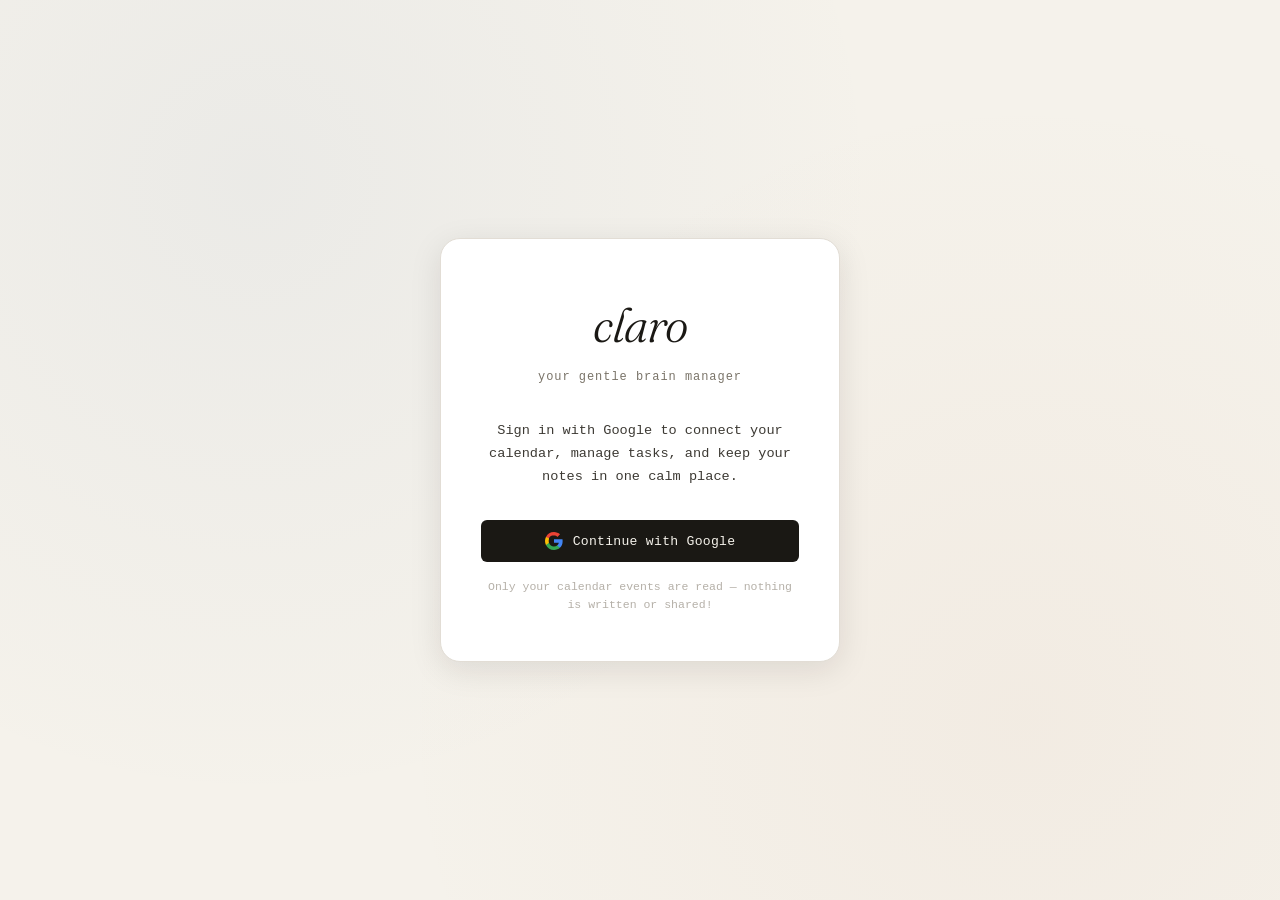
==== index.html @ ae4e60a8 "init commit" ====
<!DOCTYPE html>
<html lang="en">
<head>
    <meta charset="UTF-8">
    <meta name="viewport" content="width=device-width, initial-scale=1.0">
    <title>Claro - Your brain manager</title>
    <link rel="preconnect" href="https://fonts.googleapis.com">
    <link rel="preconnect" href="https://fonts.gstatic.com" crossorigin>
    <link href="https://fonts.googleapis.com/css2?family=Fraunces:ital,opsz,wght@0,9..144,100..900;1,9..144,100..900&display=swap" rel="stylesheet">
    <link rel="stylesheet" href="css/style.css">
</head>
<body>

    <!-- auth overlay -->
    <div id="auth-overlay" class="auth-overlay">
        <div class="auth-card">
        <div class="auth-logo">claro</div>
        <p class="auth-tagline">your gentle brain manager</p>
        <p class="auth-desc">Sign in with Google to connect your calendar, manage tasks, and keep your notes in one calm place.</p>
        <button id="sign-in-btn" class="btn-signin">
            <svg width="18" height="18" viewBox="0 0 18 18" fill="none" xmlns="http://www.w3.org/2000/svg">
            <path d="M17.64 9.2c0-.637-.057-1.251-.164-1.84H9v3.481h4.844c-.209 1.125-.843 2.078-1.796 2.717v2.258h2.908c1.702-1.567 2.684-3.875 2.684-6.615z" fill="#4285F4"/>
            <path d="M9 18c2.43 0 4.467-.806 5.956-2.18l-2.908-2.259c-.806.54-1.837.86-3.048.86-2.344 0-4.328-1.584-5.036-3.711H.957v2.332A8.997 8.997 0 0 0 9 18z" fill="#34A853"/>
            <path d="M3.964 10.71A5.41 5.41 0 0 1 3.682 9c0-.593.102-1.17.282-1.71V4.958H.957A8.996 8.996 0 0 0 0 9c0 1.452.348 2.827.957 4.042l3.007-2.332z" fill="#FBBC05"/>
            <path d="M9 3.58c1.321 0 2.508.454 3.44 1.345l2.582-2.58C13.463.891 11.426 0 9 0A8.997 8.997 0 0 0 .957 4.958L3.964 6.29C4.672 4.163 6.656 3.58 9 3.58z" fill="#EA4335"/>
            </svg>
            Continue with Google
        </button>
        <p class="auth-note">Only your calendar events are read — nothing is written or shared!</p>
        </div>
    </div>


    <!-- main app-->
    <div id="app" class="hidden">
        
        <!-- header -->
        <header class="header">
            <div class="header-left">
                <span class="logo">claro</span>
                <span class="header-date" id="header-date"></span>
            </div>
            <div class="header-right">
                <span class="user-name" id="user-name"></span>
                <button id="sign-out-btn" class="btn-signout">sign out</button>
            </div>
        </header>

        <!-- week banner -->
        <div class="week-banner" id="week-banner">
            <div class="week-banner-label">this week</div>
            <div class="week-events" id="week-events">
                <span class="loading-text">loading your week...</span>
            </div>
        </div>
        
        <!-- main grid -->
        <main class="main-grid">

            <!-- to-do panel -->
            <section class="panel panel-todo" aria-label="To-do list">
                <div class="panel-header">
                    <h2 class="panel-title">to-do</h2>
                    <span class="task-count" id="task-count">0 left</span>
                </div>
                <div class="todo-input-row">
                    <input
                        type="text"
                        id="todo-input"
                        class="todo-input"
                        placeholder="add a task..."
                        maxlength="120"
                        aria-label="New task"
                    />
                    <button id="todo-add-btn" class="btn-add" aria-label="Add task">+</button>
                </div>
                <ul class="todo-list" id="todo-list" aria-live="polite"></ul>
                <div class="todo-footer">
                    <button id="clear-completed-btn" class="btn-ghost">clear completed</button>
                </div>
            </section>

            <!-- notes panel -->
            <section class="panel panel-notes" aria-label="Quick notes">
                <div class="panel-header">
                    <h2 class="panel-title">notes</h2>
                    <span class="saved-indicator" id="saved-indicator">saved</span>
                </div>
                <textarea
                    id="notes-area"
                    class="notes-area"
                    placeholder="brain dump anything here — ideas, reminders, things to remember..."
                    aria-label="Notes"
                ></textarea>
            </section>

            <!-- calendar panel -->
            <section class="panel panel-calendar" aria-label="Google Calendar events">
                <div class="panel-header">
                    <h2 class="panel-title">calendar</h2>
                    <span class="panel-sub">next 7 days</span>
                </div>
                <div class="calendar-list" id="calendar-list" aria-live="polite">
                    <span class="loading-text">fetching events...</span>
                </div> 
            </section>

        </main>
    </div>

    <!-- google identity services -->
    <script src="https://accounts.google.com/gsi/client" async defer></script>
    <script src="js/script.js"></script>
    
</body>
</html>
---- css/style.css ----
/* 
    Claro - style.css
    A calm productivity app
*/

/* reset + base */

*, *::before, *::after {
    box-sizing: border-box;
    margin: 0;
    padding: 0;
}

:root {
    --cream: #f5f2eb;
    --cream-dark: #ede8de;
    --ink: #1a1814;
    --ink-soft: #3d3a34;
    --ink-muted: #7a7469;
    --ink-faint: #b5b0a8;
    --accent: #4a6fa5;
    --accent-light: #dce6f5;
    --accent-dark: #2d4d7a;
    --warm: #c4825a;
    --warm-light: #f5e8df;
    --success: #4a8c6a;
    --success-light: #dff0e8;
    --panel-bg: #ffffff;
    --panel-border: #e2ddd5;
    --shadow: 0 2px 12px rgba(26, 24, 20, 0.06);
    --shadow-lg: 0 8px 32px rgba(26, 24, 20, 0.10);
    --radius: 12px;
    --radius-sm: 6px;
    --font-display: 'Fraunces', Georgia, serif;
    --font-mono: 'DM Mono', 'Courier New', monospace;
    --transition: 0.18s ease;
}

html {
    font-size: 16px; 
}

body {
    font-family: var(--font-mono);
    background-color: var(--cream);
    color: var(--ink);
    min-height: 100vh;
    line-height: 1.6;
    -webkit-font-smoothing: antialiased;
}

/* auth overlay */

.auth-overlay {
    position: fixed;
    inset: 0;
    background: var(--cream);
    display: flex;
    align-items: center;
    justify-content: center;
    z-index: 100;
    background-image:
        radial-gradient(circle at 20% 20%, rgba(74, 111, 165, 0.06) 0%, transparent 50%),
        radial-gradient(circle at 80% 80%, rgba(196, 130, 90, 0.06) 0%, transparent 50%);
}

.auth-card {
    background: var(--panel-bg);
    border: 1px solid var(--panel-border);
    border-radius: 20px;
    padding: 3rem 2.5rem;
    max-width: 400px;
    width: 90%;
    text-align: center;
    box-shadow: var(--shadow-lg);
}

.auth-logo {
    font-family: var(--font-display);
    font-size: 3rem;
    font-weight: 300;
    font-style: italic;
    color: var(--ink);
    letter-spacing: -0.02em;
    margin-bottom: 0.25rem;
}

.auth-tagline {
    font-family: var(--font-mono);
    font-size: 0.75rem;
    color: var(--ink-muted);
    letter-spacing: 0.08em;
    margin-bottom: 2rem;
}

.auth-desc {
    font-size: 0.85rem;
    color: var(--ink-soft);
    line-height: 1.7;
    margin-bottom: 2rem;
}

.btn-signin {
    display: inline-flex;
    align-items: center;
    gap: 10px;
    background: var(--ink);
    color: var(--cream);
    border: none;
    border-radius: var(--radius-sm);
    padding: 0.75rem 1.5rem;
    font-family: var(--font-mono);
    font-size: 0.82rem;
    cursor: pointer;
    transition: background var(--transition), transform var(--transition);
    letter-spacing: 0.02em;
    width: 100%;
    justify-content: center;
    margin-bottom: 1rem;
}

.btn-signin:hover {
    background: var(--ink-soft);
    transform: translateY(-1px);
}

.btn-signin:active {
    transform: translateY(0);
}

.auth-note {
    font-size: 0.72rem;
    color: var(--ink-faint);
    line-height: 1.5;
}

/* hidden utility */
.hidden {
    display: none !important;
}

/* header */

.header {
    display: flex;
    align-items: center;
    justify-content: space-between;
    padding: 1.25rem 2rem;
    background: var(--panel-bg);
    border-bottom: 1px solid var(--panel-border);
    position: sticky;
    top: 0;
    z-index: 10;
}
 
.header-left {
    display: flex;
    align-items: baseline;
    gap: 1rem;
}
 
.logo {
    font-family: var(--font-display);
    font-size: 1.6rem;
    font-weight: 300;
    font-style: italic;
    color: var(--ink);
    letter-spacing: -0.02em;
}
 
.header-date {
    font-size: 0.72rem;
    color: var(--ink-muted);
    letter-spacing: 0.04em;
}
 
.header-right {
    display: flex;
    align-items: center;
    gap: 1rem;
}
 
.user-name {
    font-size: 0.75rem;
    color: var(--ink-muted);
}
 
.btn-signout {
    font-family: var(--font-mono);
    font-size: 0.72rem;
    color: var(--ink-muted);
    background: none;
    border: 1px solid var(--panel-border);
    border-radius: var(--radius-sm);
    padding: 0.3rem 0.75rem;
    cursor: pointer;
    transition: all var(--transition);
    letter-spacing: 0.02em;
}
 
.btn-signout:hover {
    color: var(--ink);
    border-color: var(--ink-faint);
}


/* week banner */

.week-banner {
    background: var(--accent-light);
    border-bottom: 1px solid #c8d9ef;
    padding: 0.875rem 2rem;
    display: flex;
    align-items: center;
    gap: 1.25rem;
    overflow-x: auto;
    scrollbar-width: none;
}
 
.week-banner::-webkit-scrollbar {
    display: none;
}
 
.week-banner-label {
    font-size: 0.68rem;
    letter-spacing: 0.1em;
    color: var(--accent-dark);
    text-transform: uppercase;
    white-space: nowrap;
    font-weight: 400;
}
 
.week-events {
    display: flex;
    gap: 0.75rem;
    flex-wrap: nowrap;
}
 
.week-chip {
    display: inline-flex;
    align-items: center;
    gap: 0.4rem;
    background: white;
    border: 1px solid #c8d9ef;
    border-radius: 99px;
    padding: 0.25rem 0.75rem;
    font-size: 0.72rem;
    color: var(--accent-dark);
    white-space: nowrap;
    flex-shrink: 0;
}
 
.week-chip-dot {
    width: 5px;
    height: 5px;
    border-radius: 50%;
    background: var(--accent);
    flex-shrink: 0;
}
 
.loading-text {
    font-size: 0.75rem;
    color: var(--ink-faint);
    font-style: italic;
}

/* main grid */

.main-grid {
    display: grid;
    grid-template-columns: 1fr 1fr 1fr;
    grid-template-rows: auto;
    gap: 1.5rem;
    padding: 1.5rem 2rem 2rem;
    max-width: 1200px;
    margin: 0 auto;
    align-items: start;
}

/* panels */

.panel {
    background: var(--panel-bg);
    border: 1px solid var(--panel-border);
    border-radius: var(--radius);
    padding: 1.5rem;
    box-shadow: var(--shadow);
}
 
.panel-header {
    display: flex;
    align-items: baseline;
    justify-content: space-between;
    margin-bottom: 1.25rem;
    padding-bottom: 0.875rem;
    border-bottom: 1px solid var(--cream-dark);
}
 
.panel-title {
    font-family: var(--font-display);
    font-size: 1.25rem;
    font-weight: 300;
    font-style: italic;
    color: var(--ink);
    letter-spacing: -0.01em;
}
 
.panel-sub,
.task-count,
.saved-indicator {
    font-size: 0.68rem;
    color: var(--ink-faint);
    letter-spacing: 0.05em;
}
 
.saved-indicator {
    color: var(--success);
    opacity: 0;
    transition: opacity 0.4s ease;
}
 
.saved-indicator.visible {
    opacity: 1;
}

/* to do */

.todo-input-row {
    display: flex;
    gap: 0.5rem;
    margin-bottom: 1rem;
}
 
.todo-input {
    flex: 1;
    font-family: var(--font-mono);
    font-size: 0.8rem;
    background: var(--cream);
    border: 1px solid var(--panel-border);
    border-radius: var(--radius-sm);
    padding: 0.6rem 0.875rem;
    color: var(--ink);
    outline: none;
    transition: border-color var(--transition), box-shadow var(--transition);
}
 
.todo-input::placeholder {
    color: var(--ink-faint);
}
 
.todo-input:focus {
  border-color: var(--accent);
  box-shadow: 0 0 0 3px rgba(74, 111, 165, 0.12);
}
 
.btn-add {
    width: 36px;
    height: 36px;
    flex-shrink: 0;
    background: var(--ink);
    color: var(--cream);
    border: none;
    border-radius: var(--radius-sm);
    font-size: 1.2rem;
    font-weight: 300;
    cursor: pointer;
    transition: all var(--transition);
    display: flex;
    align-items: center;
    justify-content: center;
    line-height: 1;
}
 
.btn-add:hover {
    background: var(--accent);
    transform: scale(1.05);
}
 
.todo-list {
    list-style: none;
    display: flex;
    flex-direction: column;
    gap: 0.375rem;
    min-height: 20px;
}
 
.todo-item {
    display: flex;
    align-items: center;
    gap: 0.625rem;
    padding: 0.5rem 0.625rem;
    border-radius: var(--radius-sm);
    transition: background var(--transition);
    animation: slideIn 0.18s ease;
}
 
@keyframes slideIn {
  from { opacity: 0; transform: translateY(-6px); }
  to   { opacity: 1; transform: translateY(0); }
}
 
.todo-item:hover {
    background: var(--cream);
}
 
.todo-checkbox {
    width: 16px;
    height: 16px;
    flex-shrink: 0;
    border: 1.5px solid var(--ink-faint);
    border-radius: 50%;
    cursor: pointer;
    display: flex;
    align-items: center;
    justify-content: center;
    transition: all var(--transition);
    background: transparent;
}
 
.todo-item.done .todo-checkbox {
    background: var(--success);
    border-color: var(--success);
}
 
.todo-checkbox-check {
    width: 8px;
    height: 8px;
    opacity: 0;
    transition: opacity var(--transition);
}
 
.todo-item.done .todo-checkbox-check {
    opacity: 1;
}
 
.todo-text {
    flex: 1;
    font-size: 0.8rem;
    color: var(--ink-soft);
    transition: all var(--transition);
    word-break: break-word;
}
 
.todo-item.done .todo-text {
    text-decoration: line-through;
    color: var(--ink-faint);
}
 
.todo-delete {
    width: 20px;
    height: 20px;
    background: none;
    border: none;
    cursor: pointer;
    color: var(--ink-faint);
    font-size: 1rem;
    display: flex;
    align-items: center;
    justify-content: center;
    border-radius: 4px;
    opacity: 0;
    transition: all var(--transition);
    flex-shrink: 0;
}
 
.todo-item:hover .todo-delete { opacity: 1; }
.todo-delete:hover { color: var(--warm); background: var(--warm-light); }
 
.todo-footer {
    margin-top: 1rem;
    padding-top: 0.75rem;
    border-top: 1px solid var(--cream-dark);
}
 
.btn-ghost {
    font-family: var(--font-mono);
    font-size: 0.68rem;
    color: var(--ink-faint);
    background: none;
    border: none;
    cursor: pointer;
    letter-spacing: 0.04em;
    padding: 0.25rem 0;
    transition: color var(--transition);
}
 
.btn-ghost:hover {
    color: var(--warm);
}
 
.empty-state {
    font-size: 0.75rem;
    color: var(--ink-faint);
    font-style: italic;
    padding: 0.5rem 0;
    text-align: center;
}

/* notes */

.notes-area {
    width: 100%;
    min-height: 280px;
    font-family: var(--font-mono);
    font-size: 0.8rem;
    line-height: 1.8;
    color: var(--ink-soft);
    background: var(--cream);
    border: 1px solid var(--panel-border);
    border-radius: var(--radius-sm);
    padding: 0.875rem;
    resize: vertical;
    outline: none;
    transition: border-color var(--transition), box-shadow var(--transition);
}
 
.notes-area::placeholder { 
    color: var(--ink-faint); font-style: italic;
}
 
.notes-area:focus {
    border-color: var(--accent);
    box-shadow: 0 0 0 3px rgba(74, 111, 165, 0.10);
    background: white;
}

/* calendar */

.calendar-list {
    display: flex;
    flex-direction: column;
    gap: 0.5rem;
    min-height: 80px;
}
 
.cal-empty {
    font-size: 0.75rem;
    color: var(--ink-faint);
    font-style: italic;
    text-align: center;
    padding: 1.5rem 0;
}
 
.cal-day-group { 
    margin-bottom: 0.75rem;
}
 
.cal-day-label {
    font-size: 0.65rem;
    letter-spacing: 0.1em;
    color: var(--accent);
    text-transform: uppercase;
    margin-bottom: 0.4rem;
    padding-left: 0.25rem;
}
 
.cal-event {
    display: flex;
    align-items: flex-start;
    gap: 0.625rem;
    padding: 0.5rem 0.625rem;
    border-radius: var(--radius-sm);
    border-left: 2.5px solid var(--accent);
    background: var(--accent-light);
    animation: slideIn 0.2s ease;
}
 
.cal-event-time {
    font-size: 0.68rem;
    color: var(--accent-dark);
    white-space: nowrap;
    flex-shrink: 0;
    min-width: 60px;
    padding-top: 1px;
}
 
.cal-event-title {
    font-size: 0.78rem;
    color: var(--ink-soft);
    line-height: 1.4;
    word-break: break-word;
}
 
.cal-error {
    font-size: 0.75rem;
    color: var(--warm);
    font-style: italic;
    padding: 0.5rem;
    background: var(--warm-light);
    border-radius: var(--radius-sm);
}

/* responsive */

@media (max-width: 900px) {
    .main-grid {
        grid-template-columns: 1fr 1fr;
        padding: 1rem;
    }
    .panel-calendar {
        grid-column: 1 / -1;
    }
}
 
@media (max-width: 600px) {
    .main-grid {
        grid-template-columns: 1fr;
    }
    .panel-calendar {
        grid-column: unset;
    }
    .header {
        padding: 1rem;
        flex-wrap: wrap;
        gap: 0.5rem;
    }
    .week-banner {
        padding: 0.75rem 1rem;
    }
}
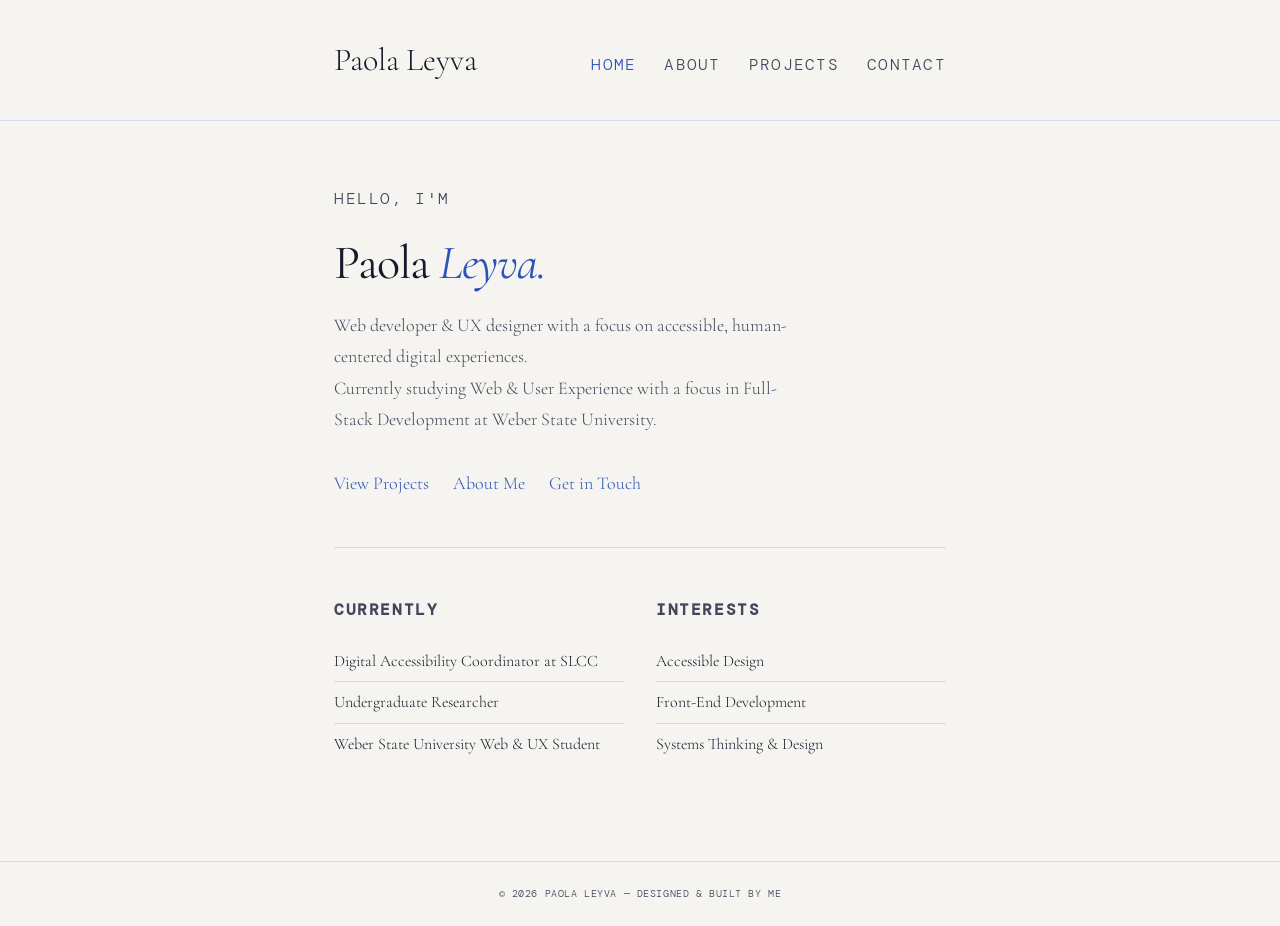
==== commit 53bb971c: "add updated files" ====
--- a/index.html
+++ b/index.html
@@ -1,116 +1,68 @@
-<!DOCTYPE html>
-<html lang="en">
-<head>
-    <meta charset="UTF-8">
-    <meta name="viewport" content="width=device-width, initial-scale=1.0">
-    <title>Claro - Your brain manager</title>
-    <link rel="preconnect" href="https://fonts.googleapis.com">
-    <link rel="preconnect" href="https://fonts.gstatic.com" crossorigin>
-    <link href="https://fonts.googleapis.com/css2?family=Fraunces:ital,opsz,wght@0,9..144,100..900;1,9..144,100..900&display=swap" rel="stylesheet">
-    <link rel="stylesheet" href="css/style.css">
-</head>
-<body>
-
-    <!-- auth overlay -->
-    <div id="auth-overlay" class="auth-overlay">
-        <div class="auth-card">
-        <div class="auth-logo">claro</div>
-        <p class="auth-tagline">your gentle brain manager</p>
-        <p class="auth-desc">Sign in with Google to connect your calendar, manage tasks, and keep your notes in one calm place.</p>
-        <button id="sign-in-btn" class="btn-signin">
-            <svg width="18" height="18" viewBox="0 0 18 18" fill="none" xmlns="http://www.w3.org/2000/svg">
-            <path d="M17.64 9.2c0-.637-.057-1.251-.164-1.84H9v3.481h4.844c-.209 1.125-.843 2.078-1.796 2.717v2.258h2.908c1.702-1.567 2.684-3.875 2.684-6.615z" fill="#4285F4"/>
-            <path d="M9 18c2.43 0 4.467-.806 5.956-2.18l-2.908-2.259c-.806.54-1.837.86-3.048.86-2.344 0-4.328-1.584-5.036-3.711H.957v2.332A8.997 8.997 0 0 0 9 18z" fill="#34A853"/>
-            <path d="M3.964 10.71A5.41 5.41 0 0 1 3.682 9c0-.593.102-1.17.282-1.71V4.958H.957A8.996 8.996 0 0 0 0 9c0 1.452.348 2.827.957 4.042l3.007-2.332z" fill="#FBBC05"/>
-            <path d="M9 3.58c1.321 0 2.508.454 3.44 1.345l2.582-2.58C13.463.891 11.426 0 9 0A8.997 8.997 0 0 0 .957 4.958L3.964 6.29C4.672 4.163 6.656 3.58 9 3.58z" fill="#EA4335"/>
-            </svg>
-            Continue with Google
-        </button>
-        <p class="auth-note">Only your calendar events are read — nothing is written or shared!</p>
-        </div>
-    </div>
-
-
-    <!-- main app-->
-    <div id="app" class="hidden">
-        
-        <!-- header -->
-        <header class="header">
-            <div class="header-left">
-                <span class="logo">claro</span>
-                <span class="header-date" id="header-date"></span>
-            </div>
-            <div class="header-right">
-                <span class="user-name" id="user-name"></span>
-                <button id="sign-out-btn" class="btn-signout">sign out</button>
-            </div>
-        </header>
-
-        <!-- week banner -->
-        <div class="week-banner" id="week-banner">
-            <div class="week-banner-label">this week</div>
-            <div class="week-events" id="week-events">
-                <span class="loading-text">loading your week...</span>
-            </div>
-        </div>
-        
-        <!-- main grid -->
-        <main class="main-grid">
-
-            <!-- to-do panel -->
-            <section class="panel panel-todo" aria-label="To-do list">
-                <div class="panel-header">
-                    <h2 class="panel-title">to-do</h2>
-                    <span class="task-count" id="task-count">0 left</span>
-                </div>
-                <div class="todo-input-row">
-                    <input
-                        type="text"
-                        id="todo-input"
-                        class="todo-input"
-                        placeholder="add a task..."
-                        maxlength="120"
-                        aria-label="New task"
-                    />
-                    <button id="todo-add-btn" class="btn-add" aria-label="Add task">+</button>
-                </div>
-                <ul class="todo-list" id="todo-list" aria-live="polite"></ul>
-                <div class="todo-footer">
-                    <button id="clear-completed-btn" class="btn-ghost">clear completed</button>
-                </div>
-            </section>
-
-            <!-- notes panel -->
-            <section class="panel panel-notes" aria-label="Quick notes">
-                <div class="panel-header">
-                    <h2 class="panel-title">notes</h2>
-                    <span class="saved-indicator" id="saved-indicator">saved</span>
-                </div>
-                <textarea
-                    id="notes-area"
-                    class="notes-area"
-                    placeholder="brain dump anything here — ideas, reminders, things to remember..."
-                    aria-label="Notes"
-                ></textarea>
-            </section>
-
-            <!-- calendar panel -->
-            <section class="panel panel-calendar" aria-label="Google Calendar events">
-                <div class="panel-header">
-                    <h2 class="panel-title">calendar</h2>
-                    <span class="panel-sub">next 7 days</span>
-                </div>
-                <div class="calendar-list" id="calendar-list" aria-live="polite">
-                    <span class="loading-text">fetching events...</span>
-                </div> 
-            </section>
-
-        </main>
-    </div>
-
-    <!-- google identity services -->
-    <script src="https://accounts.google.com/gsi/client" async defer></script>
-    <script src="js/script.js"></script>
-    
-</body>
+<!DOCTYPE html>
+<html lang="en">
+<head>
+    <meta charset="UTF-8">
+    <meta name="viewport" content="width=device-width, initial-scale=1.0">
+    <title>paola leyva | web developer</title>
+    <link rel="stylesheet" href="css/style.css">
+</head>
+<body>
+    <nav id="site-nav">
+        <div class="nav-inner">
+            <a href="index.html" class="nav-name">Paola Leyva</a>
+            <ul>
+                <li><a href="index.html" class="active">Home</a></li>
+                <li><a href="about.html">About</a></li>
+                <li><a href="projects.html">Projects</a></li>
+                <li><a href="contact.html">Contact</a></li>
+            </ul>
+        </div>
+    </nav>
+ 
+    <main>
+        <div class="container">
+    
+            <p class="hero-greeting">Hello, I'm</p>
+        
+            <h1>Paola <em>Leyva.</em></h1>
+        
+            <p class="hero-bio">
+                Web developer &amp; UX designer with a focus on accessible, human-centered digital experiences. <br>
+                Currently studying Web & User Experience with a focus in Full-Stack Development at Weber State University.
+            </p>
+        
+            <div class="hero-links">
+                <a href="projects.html">View Projects</a>
+                <a href="about.html">About Me</a>
+                <a href="contact.html">Get in Touch</a>
+            </div>
+        
+            <hr />
+        
+            <div class="snapshot-grid">
+                <div>
+                    <h3>Currently</h3>
+                <ul>
+                    <li>Digital Accessibility Coordinator at SLCC</li>
+                    <li>Undergraduate Researcher</li>
+                    <li>Weber State University Web &amp; UX Student</li>
+                </ul>
+                </div>
+                <div>
+                <h3>Interests</h3>
+                <ul>
+                    <li>Accessible Design</li>
+                    <li>Front-End Development</li>
+                    <li>Systems Thinking & Design</li>
+                </ul>
+                </div>
+            </div>
+        </div>
+    </main>
+    
+    <footer class="site-footer">
+        <p>&copy; 2026 Paola Leyva &mdash; Designed &amp; Built by me</p>
+    </footer>
+    
+</body>
 </html>
--- a/css/style.css
+++ b/css/style.css
@@ -1,620 +1,337 @@
-/* 
-    Claro - style.css
-    A calm productivity app
-*/
-
-/* reset + base */
-
-*, *::before, *::after {
-    box-sizing: border-box;
-    margin: 0;
-    padding: 0;
-}
-
-:root {
-    --cream: #f5f2eb;
-    --cream-dark: #ede8de;
-    --ink: #1a1814;
-    --ink-soft: #3d3a34;
-    --ink-muted: #7a7469;
-    --ink-faint: #b5b0a8;
-    --accent: #4a6fa5;
-    --accent-light: #dce6f5;
-    --accent-dark: #2d4d7a;
-    --warm: #c4825a;
-    --warm-light: #f5e8df;
-    --success: #4a8c6a;
-    --success-light: #dff0e8;
-    --panel-bg: #ffffff;
-    --panel-border: #e2ddd5;
-    --shadow: 0 2px 12px rgba(26, 24, 20, 0.06);
-    --shadow-lg: 0 8px 32px rgba(26, 24, 20, 0.10);
-    --radius: 12px;
-    --radius-sm: 6px;
-    --font-display: 'Fraunces', Georgia, serif;
-    --font-mono: 'DM Mono', 'Courier New', monospace;
-    --transition: 0.18s ease;
-}
-
-html {
-    font-size: 16px; 
-}
-
-body {
-    font-family: var(--font-mono);
-    background-color: var(--cream);
-    color: var(--ink);
-    min-height: 100vh;
-    line-height: 1.6;
-    -webkit-font-smoothing: antialiased;
-}
-
-/* auth overlay */
-
-.auth-overlay {
-    position: fixed;
-    inset: 0;
-    background: var(--cream);
-    display: flex;
-    align-items: center;
-    justify-content: center;
-    z-index: 100;
-    background-image:
-        radial-gradient(circle at 20% 20%, rgba(74, 111, 165, 0.06) 0%, transparent 50%),
-        radial-gradient(circle at 80% 80%, rgba(196, 130, 90, 0.06) 0%, transparent 50%);
-}
-
-.auth-card {
-    background: var(--panel-bg);
-    border: 1px solid var(--panel-border);
-    border-radius: 20px;
-    padding: 3rem 2.5rem;
-    max-width: 400px;
-    width: 90%;
-    text-align: center;
-    box-shadow: var(--shadow-lg);
-}
-
-.auth-logo {
-    font-family: var(--font-display);
-    font-size: 3rem;
-    font-weight: 300;
-    font-style: italic;
-    color: var(--ink);
-    letter-spacing: -0.02em;
-    margin-bottom: 0.25rem;
-}
-
-.auth-tagline {
-    font-family: var(--font-mono);
-    font-size: 0.75rem;
-    color: var(--ink-muted);
-    letter-spacing: 0.08em;
-    margin-bottom: 2rem;
-}
-
-.auth-desc {
-    font-size: 0.85rem;
-    color: var(--ink-soft);
-    line-height: 1.7;
-    margin-bottom: 2rem;
-}
-
-.btn-signin {
-    display: inline-flex;
-    align-items: center;
-    gap: 10px;
-    background: var(--ink);
-    color: var(--cream);
-    border: none;
-    border-radius: var(--radius-sm);
-    padding: 0.75rem 1.5rem;
-    font-family: var(--font-mono);
-    font-size: 0.82rem;
-    cursor: pointer;
-    transition: background var(--transition), transform var(--transition);
-    letter-spacing: 0.02em;
-    width: 100%;
-    justify-content: center;
-    margin-bottom: 1rem;
-}
-
-.btn-signin:hover {
-    background: var(--ink-soft);
-    transform: translateY(-1px);
-}
-
-.btn-signin:active {
-    transform: translateY(0);
-}
-
-.auth-note {
-    font-size: 0.72rem;
-    color: var(--ink-faint);
-    line-height: 1.5;
-}
-
-/* hidden utility */
-.hidden {
-    display: none !important;
-}
-
-/* header */
-
-.header {
-    display: flex;
-    align-items: center;
-    justify-content: space-between;
-    padding: 1.25rem 2rem;
-    background: var(--panel-bg);
-    border-bottom: 1px solid var(--panel-border);
-    position: sticky;
-    top: 0;
-    z-index: 10;
-}
- 
-.header-left {
-    display: flex;
-    align-items: baseline;
-    gap: 1rem;
-}
- 
-.logo {
-    font-family: var(--font-display);
-    font-size: 1.6rem;
-    font-weight: 300;
-    font-style: italic;
-    color: var(--ink);
-    letter-spacing: -0.02em;
-}
- 
-.header-date {
-    font-size: 0.72rem;
-    color: var(--ink-muted);
-    letter-spacing: 0.04em;
-}
- 
-.header-right {
-    display: flex;
-    align-items: center;
-    gap: 1rem;
-}
- 
-.user-name {
-    font-size: 0.75rem;
-    color: var(--ink-muted);
-}
- 
-.btn-signout {
-    font-family: var(--font-mono);
-    font-size: 0.72rem;
-    color: var(--ink-muted);
-    background: none;
-    border: 1px solid var(--panel-border);
-    border-radius: var(--radius-sm);
-    padding: 0.3rem 0.75rem;
-    cursor: pointer;
-    transition: all var(--transition);
-    letter-spacing: 0.02em;
-}
- 
-.btn-signout:hover {
-    color: var(--ink);
-    border-color: var(--ink-faint);
-}
-
-
-/* week banner */
-
-.week-banner {
-    background: var(--accent-light);
-    border-bottom: 1px solid #c8d9ef;
-    padding: 0.875rem 2rem;
-    display: flex;
-    align-items: center;
-    gap: 1.25rem;
-    overflow-x: auto;
-    scrollbar-width: none;
-}
- 
-.week-banner::-webkit-scrollbar {
-    display: none;
-}
- 
-.week-banner-label {
-    font-size: 0.68rem;
-    letter-spacing: 0.1em;
-    color: var(--accent-dark);
-    text-transform: uppercase;
-    white-space: nowrap;
-    font-weight: 400;
-}
- 
-.week-events {
-    display: flex;
-    gap: 0.75rem;
-    flex-wrap: nowrap;
-}
- 
-.week-chip {
-    display: inline-flex;
-    align-items: center;
-    gap: 0.4rem;
-    background: white;
-    border: 1px solid #c8d9ef;
-    border-radius: 99px;
-    padding: 0.25rem 0.75rem;
-    font-size: 0.72rem;
-    color: var(--accent-dark);
-    white-space: nowrap;
-    flex-shrink: 0;
-}
- 
-.week-chip-dot {
-    width: 5px;
-    height: 5px;
-    border-radius: 50%;
-    background: var(--accent);
-    flex-shrink: 0;
-}
- 
-.loading-text {
-    font-size: 0.75rem;
-    color: var(--ink-faint);
-    font-style: italic;
-}
-
-/* main grid */
-
-.main-grid {
-    display: grid;
-    grid-template-columns: 1fr 1fr 1fr;
-    grid-template-rows: auto;
-    gap: 1.5rem;
-    padding: 1.5rem 2rem 2rem;
-    max-width: 1200px;
-    margin: 0 auto;
-    align-items: start;
-}
-
-/* panels */
-
-.panel {
-    background: var(--panel-bg);
-    border: 1px solid var(--panel-border);
-    border-radius: var(--radius);
-    padding: 1.5rem;
-    box-shadow: var(--shadow);
-}
- 
-.panel-header {
-    display: flex;
-    align-items: baseline;
-    justify-content: space-between;
-    margin-bottom: 1.25rem;
-    padding-bottom: 0.875rem;
-    border-bottom: 1px solid var(--cream-dark);
-}
- 
-.panel-title {
-    font-family: var(--font-display);
-    font-size: 1.25rem;
-    font-weight: 300;
-    font-style: italic;
-    color: var(--ink);
-    letter-spacing: -0.01em;
-}
- 
-.panel-sub,
-.task-count,
-.saved-indicator {
-    font-size: 0.68rem;
-    color: var(--ink-faint);
-    letter-spacing: 0.05em;
-}
- 
-.saved-indicator {
-    color: var(--success);
-    opacity: 0;
-    transition: opacity 0.4s ease;
-}
- 
-.saved-indicator.visible {
-    opacity: 1;
-}
-
-/* to do */
-
-.todo-input-row {
-    display: flex;
-    gap: 0.5rem;
-    margin-bottom: 1rem;
-}
- 
-.todo-input {
-    flex: 1;
-    font-family: var(--font-mono);
-    font-size: 0.8rem;
-    background: var(--cream);
-    border: 1px solid var(--panel-border);
-    border-radius: var(--radius-sm);
-    padding: 0.6rem 0.875rem;
-    color: var(--ink);
-    outline: none;
-    transition: border-color var(--transition), box-shadow var(--transition);
-}
- 
-.todo-input::placeholder {
-    color: var(--ink-faint);
-}
- 
-.todo-input:focus {
-  border-color: var(--accent);
-  box-shadow: 0 0 0 3px rgba(74, 111, 165, 0.12);
-}
- 
-.btn-add {
-    width: 36px;
-    height: 36px;
-    flex-shrink: 0;
-    background: var(--ink);
-    color: var(--cream);
-    border: none;
-    border-radius: var(--radius-sm);
-    font-size: 1.2rem;
-    font-weight: 300;
-    cursor: pointer;
-    transition: all var(--transition);
-    display: flex;
-    align-items: center;
-    justify-content: center;
-    line-height: 1;
-}
- 
-.btn-add:hover {
-    background: var(--accent);
-    transform: scale(1.05);
-}
- 
-.todo-list {
-    list-style: none;
-    display: flex;
-    flex-direction: column;
-    gap: 0.375rem;
-    min-height: 20px;
-}
- 
-.todo-item {
-    display: flex;
-    align-items: center;
-    gap: 0.625rem;
-    padding: 0.5rem 0.625rem;
-    border-radius: var(--radius-sm);
-    transition: background var(--transition);
-    animation: slideIn 0.18s ease;
-}
- 
-@keyframes slideIn {
-  from { opacity: 0; transform: translateY(-6px); }
-  to   { opacity: 1; transform: translateY(0); }
-}
- 
-.todo-item:hover {
-    background: var(--cream);
-}
- 
-.todo-checkbox {
-    width: 16px;
-    height: 16px;
-    flex-shrink: 0;
-    border: 1.5px solid var(--ink-faint);
-    border-radius: 50%;
-    cursor: pointer;
-    display: flex;
-    align-items: center;
-    justify-content: center;
-    transition: all var(--transition);
-    background: transparent;
-}
- 
-.todo-item.done .todo-checkbox {
-    background: var(--success);
-    border-color: var(--success);
-}
- 
-.todo-checkbox-check {
-    width: 8px;
-    height: 8px;
-    opacity: 0;
-    transition: opacity var(--transition);
-}
- 
-.todo-item.done .todo-checkbox-check {
-    opacity: 1;
-}
- 
-.todo-text {
-    flex: 1;
-    font-size: 0.8rem;
-    color: var(--ink-soft);
-    transition: all var(--transition);
-    word-break: break-word;
-}
- 
-.todo-item.done .todo-text {
-    text-decoration: line-through;
-    color: var(--ink-faint);
-}
- 
-.todo-delete {
-    width: 20px;
-    height: 20px;
-    background: none;
-    border: none;
-    cursor: pointer;
-    color: var(--ink-faint);
-    font-size: 1rem;
-    display: flex;
-    align-items: center;
-    justify-content: center;
-    border-radius: 4px;
-    opacity: 0;
-    transition: all var(--transition);
-    flex-shrink: 0;
-}
- 
-.todo-item:hover .todo-delete { opacity: 1; }
-.todo-delete:hover { color: var(--warm); background: var(--warm-light); }
- 
-.todo-footer {
-    margin-top: 1rem;
-    padding-top: 0.75rem;
-    border-top: 1px solid var(--cream-dark);
-}
- 
-.btn-ghost {
-    font-family: var(--font-mono);
-    font-size: 0.68rem;
-    color: var(--ink-faint);
-    background: none;
-    border: none;
-    cursor: pointer;
-    letter-spacing: 0.04em;
-    padding: 0.25rem 0;
-    transition: color var(--transition);
-}
- 
-.btn-ghost:hover {
-    color: var(--warm);
-}
- 
-.empty-state {
-    font-size: 0.75rem;
-    color: var(--ink-faint);
-    font-style: italic;
-    padding: 0.5rem 0;
-    text-align: center;
-}
-
-/* notes */
-
-.notes-area {
-    width: 100%;
-    min-height: 280px;
-    font-family: var(--font-mono);
-    font-size: 0.8rem;
-    line-height: 1.8;
-    color: var(--ink-soft);
-    background: var(--cream);
-    border: 1px solid var(--panel-border);
-    border-radius: var(--radius-sm);
-    padding: 0.875rem;
-    resize: vertical;
-    outline: none;
-    transition: border-color var(--transition), box-shadow var(--transition);
-}
- 
-.notes-area::placeholder { 
-    color: var(--ink-faint); font-style: italic;
-}
- 
-.notes-area:focus {
-    border-color: var(--accent);
-    box-shadow: 0 0 0 3px rgba(74, 111, 165, 0.10);
-    background: white;
-}
-
-/* calendar */
-
-.calendar-list {
-    display: flex;
-    flex-direction: column;
-    gap: 0.5rem;
-    min-height: 80px;
-}
- 
-.cal-empty {
-    font-size: 0.75rem;
-    color: var(--ink-faint);
-    font-style: italic;
-    text-align: center;
-    padding: 1.5rem 0;
-}
- 
-.cal-day-group { 
-    margin-bottom: 0.75rem;
-}
- 
-.cal-day-label {
-    font-size: 0.65rem;
-    letter-spacing: 0.1em;
-    color: var(--accent);
-    text-transform: uppercase;
-    margin-bottom: 0.4rem;
-    padding-left: 0.25rem;
-}
- 
-.cal-event {
-    display: flex;
-    align-items: flex-start;
-    gap: 0.625rem;
-    padding: 0.5rem 0.625rem;
-    border-radius: var(--radius-sm);
-    border-left: 2.5px solid var(--accent);
-    background: var(--accent-light);
-    animation: slideIn 0.2s ease;
-}
- 
-.cal-event-time {
-    font-size: 0.68rem;
-    color: var(--accent-dark);
-    white-space: nowrap;
-    flex-shrink: 0;
-    min-width: 60px;
-    padding-top: 1px;
-}
- 
-.cal-event-title {
-    font-size: 0.78rem;
-    color: var(--ink-soft);
-    line-height: 1.4;
-    word-break: break-word;
-}
- 
-.cal-error {
-    font-size: 0.75rem;
-    color: var(--warm);
-    font-style: italic;
-    padding: 0.5rem;
-    background: var(--warm-light);
-    border-radius: var(--radius-sm);
-}
-
-/* responsive */
-
-@media (max-width: 900px) {
-    .main-grid {
-        grid-template-columns: 1fr 1fr;
-        padding: 1rem;
-    }
-    .panel-calendar {
-        grid-column: 1 / -1;
-    }
-}
- 
-@media (max-width: 600px) {
-    .main-grid {
-        grid-template-columns: 1fr;
-    }
-    .panel-calendar {
-        grid-column: unset;
-    }
-    .header {
-        padding: 1rem;
-        flex-wrap: wrap;
-        gap: 0.5rem;
-    }
-    .week-banner {
-        padding: 0.75rem 1rem;
-    }
-}
+@import url('https://fonts.googleapis.com/css2?family=Cormorant+Garamond:ital,wght@0,300;0,400;1,400&family=DM+Mono:wght@300&display=swap');
+
+/* --- Variables --- */
+:root {
+    --bg: #f5f4f0;
+    --text: #18192b;
+    --muted: #44455c;
+    --accent: #2d52b8;
+    --border: #d8d8e8;
+    --font-serif: 'Cormorant Garamond', Georgia, serif;
+    --font-mono: 'DM Mono', monospace;
+}
+
+/* --- Base --- */
+*, *::before, *::after {
+    box-sizing: border-box;
+    margin: 0;
+    padding: 0;
+}
+
+body {
+    font-family: var(--font-serif);
+    background: var(--bg);
+    color: var(--text);
+    font-size: 18px;
+    line-height: 1.75;
+    font-weight: 300;
+    min-height: 100vh;
+    display: flex;
+    flex-direction: column;
+}
+
+img {
+    max-width: 100%;
+    height: auto;
+    display: block;
+}
+
+a {
+    color: var(--accent);
+    text-decoration: none;
+}
+
+a:hover {
+    text-decoration: underline;
+}
+
+ul {
+    list-style: none;
+}
+
+/* --- Layout --- */
+.container {
+    max-width: 660px;
+    margin: 0 auto;
+    padding: 0 1.5rem;
+}
+
+main {
+    flex: 1;
+    padding: 4rem 0 6rem;
+}
+
+hr {
+    border: none;
+    border-top: 1px solid var(--border);
+    margin: 3rem 0;
+}
+
+/* --- Navigation + ID selector --- */
+
+#site-nav {
+    width: 100%;
+    border-bottom: 1px solid var(--border);
+    padding: 2rem 0;
+}
+
+#site-nav .nav-inner {
+    max-width: 660px;
+    margin: 0 auto;
+    padding: 0 1.5rem;
+    display: flex;
+    justify-content: space-between;
+    align-items: baseline;
+}
+ 
+#site-nav .nav-name {
+    font-family: var(--font-serif);
+    font-size: 2rem;
+    color: var(--text);
+    text-decoration: none;
+    white-space: nowrap;
+    margin-right: 2rem;
+}
+
+#site-nav ul {
+    display: flex;
+    gap: 1.75rem;
+}
+
+#site-nav ul a {
+    font-family: var(--font-mono);
+    font-size: 1rem;
+    letter-spacing: 0.08em;
+    text-transform: uppercase;
+    color: var(--muted);
+    text-decoration: none;
+}
+
+#site-nav ul a:hover,
+#site-nav ul a.active {
+    color: var(--accent);
+}
+
+/* --- Footer + class selector --- */
+.site-footer {
+    border-top: 1px solid var(--border);
+    padding: 1.5rem;
+    text-align: center;
+}
+
+.site-footer p {
+    font-family: var(--font-mono);
+    font-size: 0.6rem;
+    letter-spacing: 0.06em;
+    text-transform: uppercase;
+    color: var(--muted);
+}
+
+/* --- Typography --- */
+h1 {
+    font-size: 3rem;
+    font-weight: 400;
+    line-height: 1.1;
+    letter-spacing: -0.02em;
+    margin-bottom: 1.25rem;
+}
+
+h1 em {
+    font-style: italic;
+    color: var(--accent);
+}
+
+h2 {
+    font-size: 1.4rem;
+    font-weight: 400;
+    margin-bottom: 0.5rem;
+}
+
+h3 {
+    font-family: var(--font-mono);
+    font-size: 1rem;
+    letter-spacing: 0.1em;
+    text-transform: uppercase;
+    color: var(--muted);
+    margin-bottom: 1rem;
+}
+
+p {
+    margin-bottom: 1.25rem;
+}
+
+p:last-child {
+    margin-bottom: 0;
+}
+
+/* --- Page label --- */
+.page-label {
+    display: block;
+    font-family: var(--font-mono);
+    font-size: 1rem;
+    letter-spacing: 0.1em;
+    text-transform: uppercase;
+    color: var(--accent);
+    margin-bottom: 1rem;
+}
+
+/* === Tags === */
+.tag {
+    font-family: var(--font-mono);
+    font-size: 0.6rem;
+    letter-spacing: 0.05em;
+    text-transform: uppercase;
+    background: #eeeef8;
+    color: var(--accent);
+    padding: 0.2rem 0.5rem;
+    border-radius: 2px;
+    display: inline-block;
+    margin: 0.2rem 0.2rem 0 0;
+}
+
+/* --- Hero (index.html) --- */
+.hero-greeting {
+    font-family: var(--font-mono);
+    font-size: 1rem;
+    letter-spacing: 0.1em;
+    text-transform: uppercase;
+    color: var(--muted);
+    margin-bottom: 1.5rem;
+}
+
+.hero-bio {
+    color: var(--muted);
+    max-width: 480px;
+    margin-bottom: 2rem;
+}
+
+.hero-links {
+    display: flex;
+    gap: 1.5rem;
+    flex-wrap: wrap;
+}
+
+/* --- Snapshot grid (index.html) --- */
+.snapshot-grid {
+    display: grid;
+    grid-template-columns: 1fr 1fr;
+    gap: 2rem;
+}
+
+.snapshot-grid li {
+    padding: 0.4rem 0;
+    border-bottom: 1px solid var(--border);
+    font-size: 1rem;
+}
+
+.snapshot-grid li:last-child {
+    border-bottom: none;
+}
+
+/* --- About photo --- */
+.about-photo {
+    width: 300px;
+    height: 300px;
+    border-radius: 50%;
+    object-fit: cover;
+    margin-bottom: 2rem;
+    border: 1px solid var(--border);
+}
+
+/* --- About table --- */
+.about-table {
+    width: 100%;
+    border-collapse: collapse;
+}
+
+.about-table td {
+    padding: 0.65rem 0;
+    border-bottom: 1px solid var(--border);
+    font-size: 1rem;
+}
+
+.about-table td:first-child {
+    font-family: var(--font-mono);
+    font-size: .90rem;
+    letter-spacing: 0.04em;
+    color: var(--muted);
+    width: 40%;
+}
+
+/* --- Projects (projects.html) --- */
+.project-item {
+    padding: 2rem 0;
+    border-top: 1px solid var(--border);
+}
+
+.project-item:last-child {
+    border-bottom: 1px solid var(--border);
+}
+
+.project-number {
+    font-family: var(--font-mono);
+    font-size: 1rem;
+    color: var(--muted);
+    margin-bottom: 0.5rem;
+}
+
+.project-item p {
+    color: var(--muted);
+    margin-bottom: 0.75rem;
+}
+
+/* --- Contact (contact.html) --- */
+.contact-intro {
+    color: var(--muted);
+    max-width: 440px;
+    margin-bottom: 3rem;
+}
+
+.contact-row {
+    display: flex;
+    justify-content: space-between;
+    align-items: baseline;
+    padding: 1.25rem 0;
+    border-top: 1px solid var(--border);
+}
+
+.contact-row:last-child {
+    border-bottom: 1px solid var(--border);
+}
+
+.contact-label {
+    font-family: var(--font-mono);
+    font-size: .90rem;
+    letter-spacing: 0.08em;
+    text-transform: uppercase;
+    color: var(--muted);
+}
+
+.contact-note {
+    margin-top: 2.5rem;
+    color: var(--muted);
+    font-style: italic;
+}
+
+/* --- Responsive --- */
+@media (max-width: 560px) {
+    h1 { font-size: 2.2rem; }
+
+    #site-nav {
+        flex-direction: column;
+        gap: 1rem;
+    }
+
+    #site-nav ul {
+        gap: 1.25rem;
+    }
+
+    .snapshot-grid {
+        grid-template-columns: 1fr;
+    }
+
+    .contact-row {
+        flex-direction: column;
+        gap: 0.25rem;
+    }
+}
